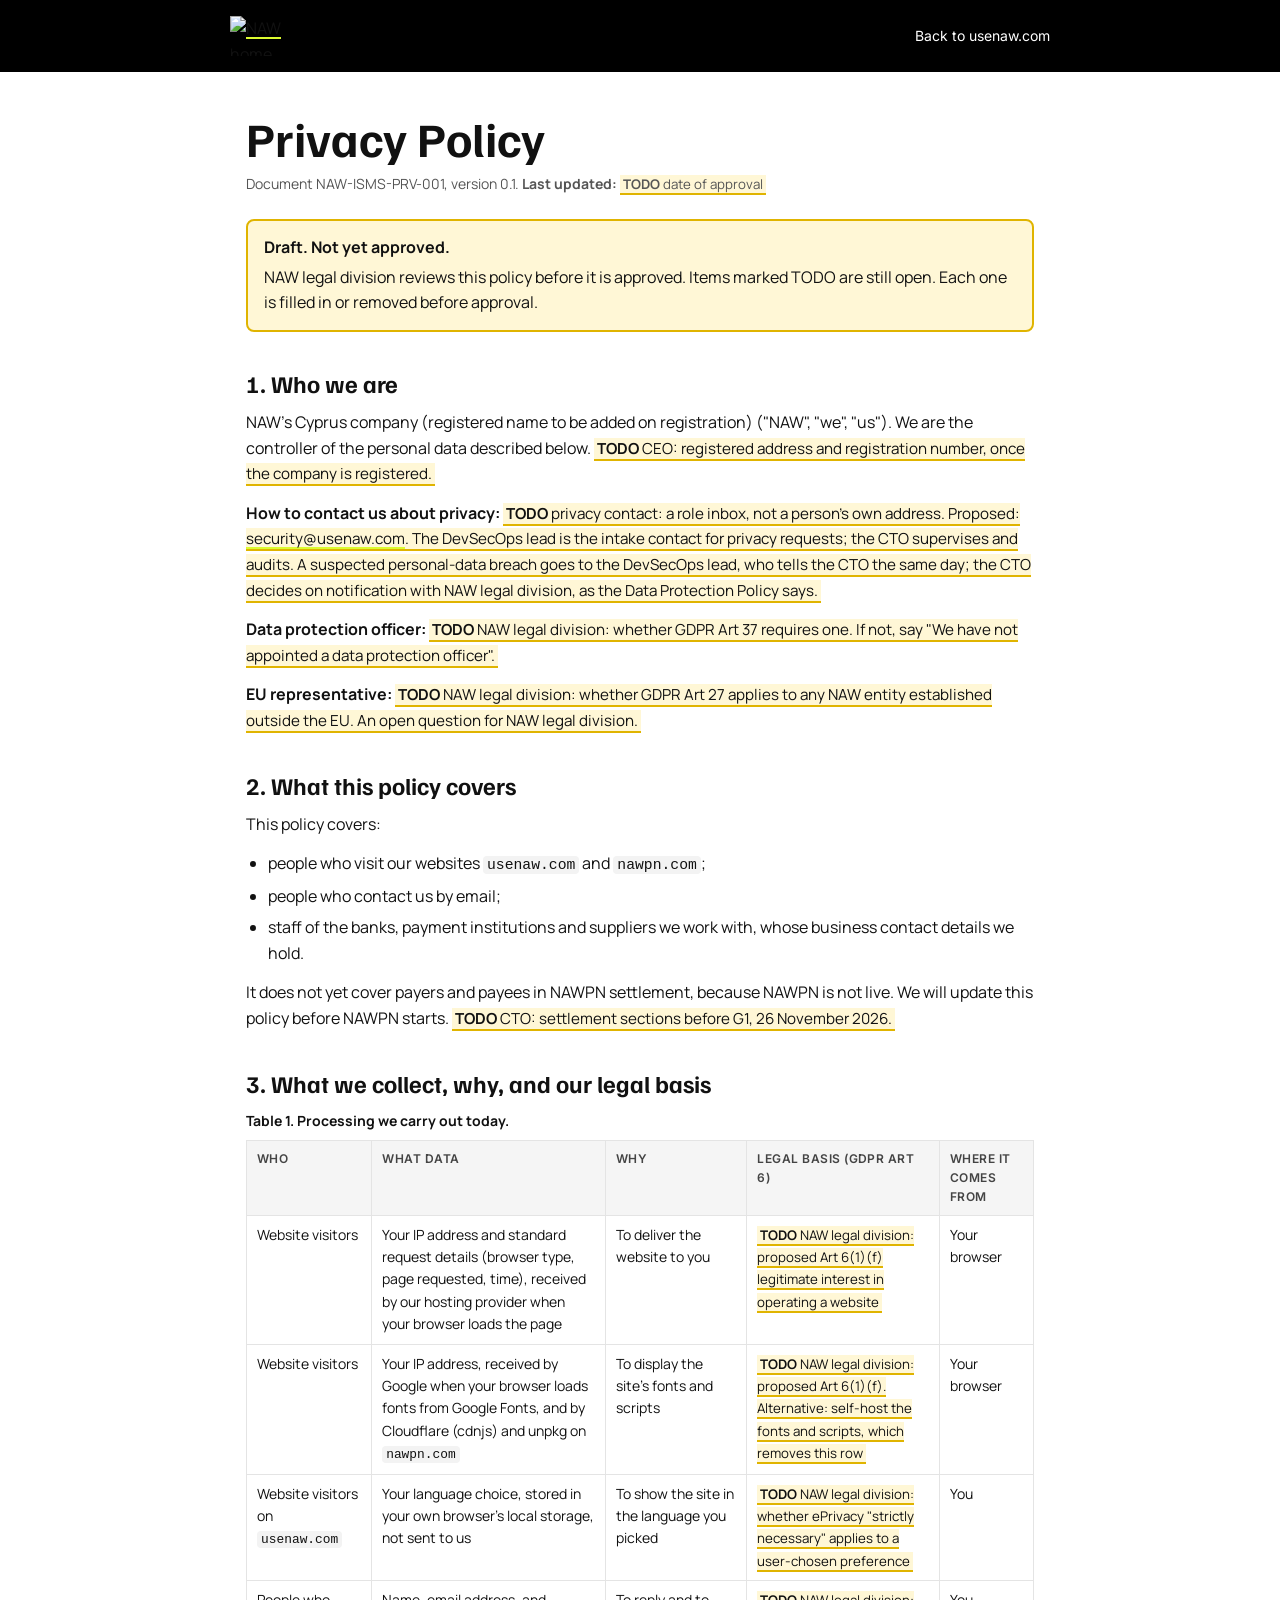
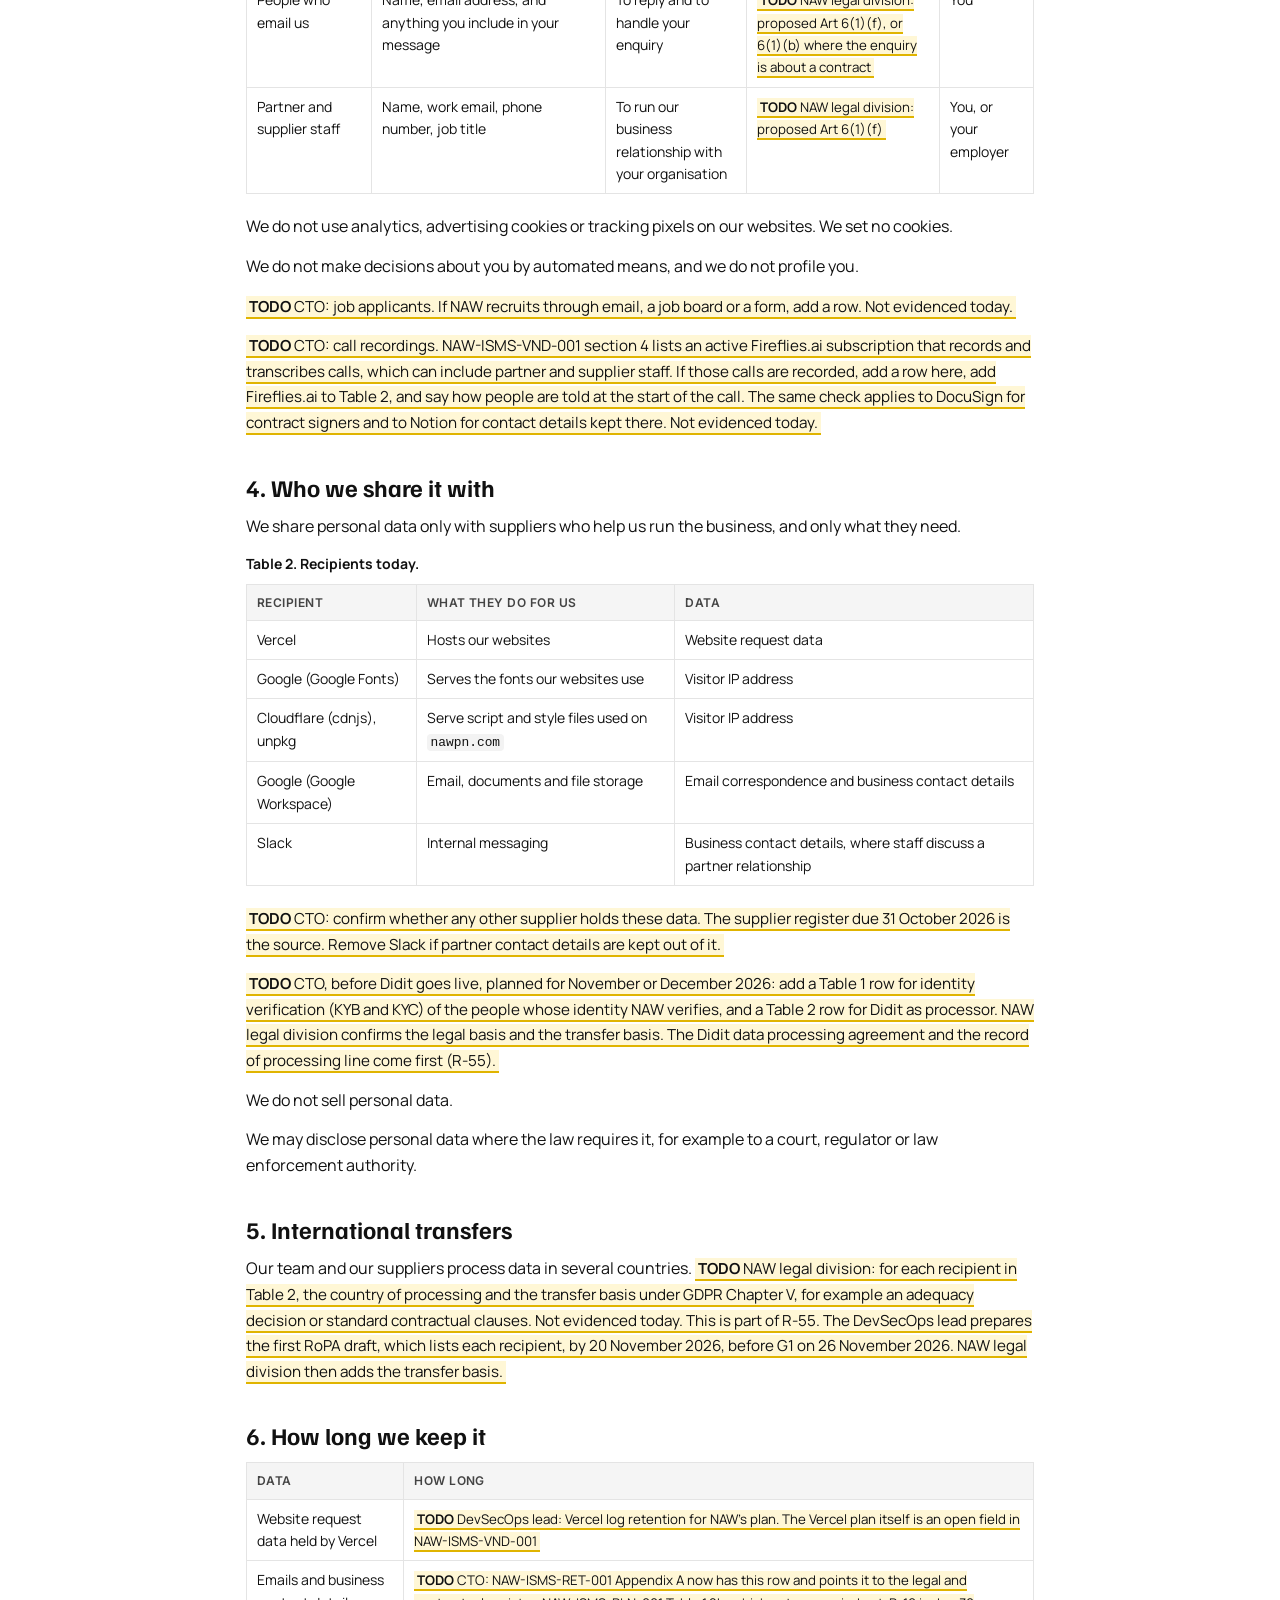
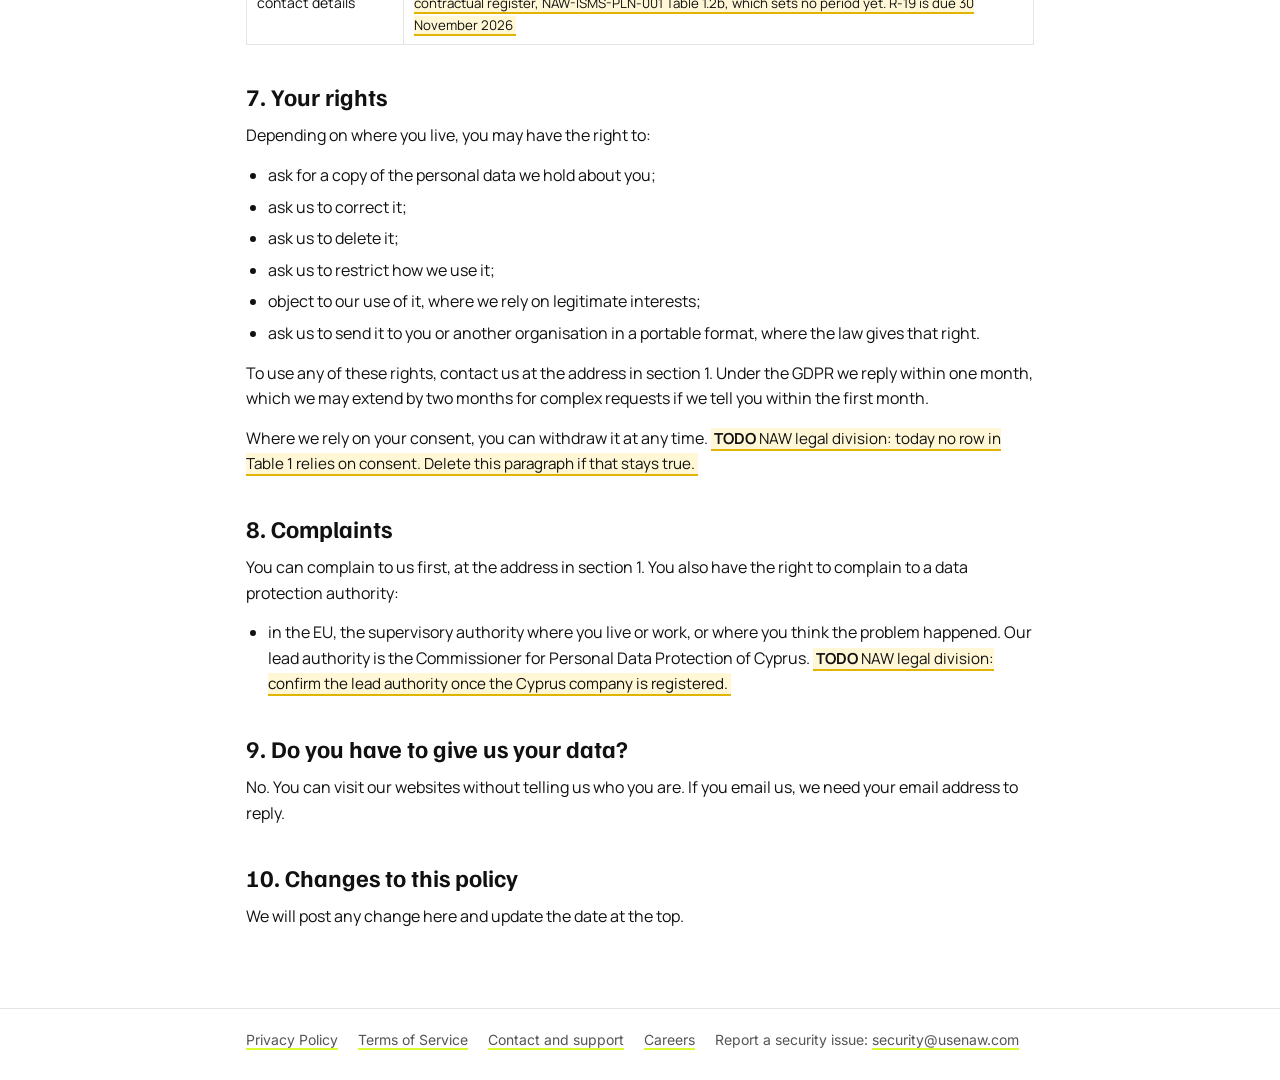
==== privacy.html @ 3b37e55c "feat: add privacy, terms, contact, careers pages and security.txt - /privacy: public privacy notice " ====
<!DOCTYPE html>
<html lang="en">
<head>
<meta charset="UTF-8">
<meta name="viewport" content="width=device-width, initial-scale=1.0">
<title>Privacy Policy | NAW</title>
<meta name="description" content="How NAW handles personal data. Draft pending NAW legal division review.">
<link rel="canonical" href="https://usenaw.com/privacy">
<link rel="icon" href="/favicon.ico" sizes="any">
<link rel="icon" type="image/png" sizes="32x32" href="/favicon-32.png">
<link rel="apple-touch-icon" href="/apple-touch-icon.png">
<link rel="preconnect" href="https://fonts.googleapis.com">
<link rel="preconnect" href="https://fonts.gstatic.com" crossorigin>
<link href="https://fonts.googleapis.com/css2?family=Familjen+Grotesk:wght@600;700&family=Manrope:wght@400;600;700&family=Inter:wght@400;500;600&display=swap" rel="stylesheet">
<link rel="stylesheet" href="/legal.css">
</head>
<body>
<header class="top">
  <div class="top-inner">
    <a href="/"><img src="/assets/nK1upUBTIQyQa2cgyJNwuGLeO4.png" alt="NAW home"></a>
    <a class="back" href="/">Back to usenaw.com</a>
  </div>
</header>
<main>
<h1>Privacy Policy</h1>
<p class="meta">Document NAW-ISMS-PRV-001, version 0.1. <strong>Last updated:</strong> <span class="todo">date of approval</span></p>

<div class="banner" role="note">
  <strong>Draft. Not yet approved.</strong>
  NAW legal division reviews this policy before it is approved. Items marked TODO are still open. Each one is filled in or removed before approval.
</div>

<h2 id="who-we-are">1. Who we are</h2>
<p>NAW's Cyprus company (registered name to be added on registration) ("NAW", "we", "us"). We are the controller of the personal data described below. <span class="todo">CEO: registered address and registration number, once the company is registered.</span></p>
<p><strong>How to contact us about privacy:</strong> <span class="todo">privacy contact: a role inbox, not a person's own address. Proposed: <a href="mailto:security@usenaw.com">security@usenaw.com</a>. The DevSecOps lead is the intake contact for privacy requests; the CTO supervises and audits. A suspected personal-data breach goes to the DevSecOps lead, who tells the CTO the same day; the CTO decides on notification with NAW legal division, as the Data Protection Policy says.</span></p>
<p><strong>Data protection officer:</strong> <span class="todo">NAW legal division: whether GDPR Art 37 requires one. If not, say "We have not appointed a data protection officer".</span></p>
<p><strong>EU representative:</strong> <span class="todo">NAW legal division: whether GDPR Art 27 applies to any NAW entity established outside the EU. An open question for NAW legal division.</span></p>

<h2 id="scope">2. What this policy covers</h2>
<p>This policy covers:</p>
<ul>
  <li>people who visit our websites <code>usenaw.com</code> and <code>nawpn.com</code>;</li>
  <li>people who contact us by email;</li>
  <li>staff of the banks, payment institutions and suppliers we work with, whose business contact details we hold.</li>
</ul>
<p>It does not yet cover payers and payees in NAWPN settlement, because NAWPN is not live. We will update this policy before NAWPN starts. <span class="todo">CTO: settlement sections before G1, 26 November 2026.</span></p>

<h2 id="what-we-collect">3. What we collect, why, and our legal basis</h2>
<div class="table-wrap">
<table>
  <caption>Table 1. Processing we carry out today.</caption>
  <thead><tr><th>Who</th><th>What data</th><th>Why</th><th>Legal basis (GDPR Art 6)</th><th>Where it comes from</th></tr></thead>
  <tbody>
    <tr><td>Website visitors</td><td>Your IP address and standard request details (browser type, page requested, time), received by our hosting provider when your browser loads the page</td><td>To deliver the website to you</td><td><span class="todo">NAW legal division: proposed Art 6(1)(f) legitimate interest in operating a website</span></td><td>Your browser</td></tr>
    <tr><td>Website visitors</td><td>Your IP address, received by Google when your browser loads fonts from Google Fonts, and by Cloudflare (cdnjs) and unpkg on <code>nawpn.com</code></td><td>To display the site's fonts and scripts</td><td><span class="todo">NAW legal division: proposed Art 6(1)(f). Alternative: self-host the fonts and scripts, which removes this row</span></td><td>Your browser</td></tr>
    <tr><td>Website visitors on <code>usenaw.com</code></td><td>Your language choice, stored in your own browser's local storage, not sent to us</td><td>To show the site in the language you picked</td><td><span class="todo">NAW legal division: whether ePrivacy "strictly necessary" applies to a user-chosen preference</span></td><td>You</td></tr>
    <tr><td>People who email us</td><td>Name, email address, and anything you include in your message</td><td>To reply and to handle your enquiry</td><td><span class="todo">NAW legal division: proposed Art 6(1)(f), or 6(1)(b) where the enquiry is about a contract</span></td><td>You</td></tr>
    <tr><td>Partner and supplier staff</td><td>Name, work email, phone number, job title</td><td>To run our business relationship with your organisation</td><td><span class="todo">NAW legal division: proposed Art 6(1)(f)</span></td><td>You, or your employer</td></tr>
  </tbody>
</table>
</div>
<p>We do not use analytics, advertising cookies or tracking pixels on our websites. We set no cookies.</p>
<p>We do not make decisions about you by automated means, and we do not profile you.</p>
<p><span class="todo">CTO: job applicants. If NAW recruits through email, a job board or a form, add a row. Not evidenced today.</span></p>
<p><span class="todo">CTO: call recordings. NAW-ISMS-VND-001 section 4 lists an active Fireflies.ai subscription that records and transcribes calls, which can include partner and supplier staff. If those calls are recorded, add a row here, add Fireflies.ai to Table 2, and say how people are told at the start of the call. The same check applies to DocuSign for contract signers and to Notion for contact details kept there. Not evidenced today.</span></p>

<h2 id="sharing">4. Who we share it with</h2>
<p>We share personal data only with suppliers who help us run the business, and only what they need.</p>
<div class="table-wrap">
<table>
  <caption>Table 2. Recipients today.</caption>
  <thead><tr><th>Recipient</th><th>What they do for us</th><th>Data</th></tr></thead>
  <tbody>
    <tr><td>Vercel</td><td>Hosts our websites</td><td>Website request data</td></tr>
    <tr><td>Google (Google Fonts)</td><td>Serves the fonts our websites use</td><td>Visitor IP address</td></tr>
    <tr><td>Cloudflare (cdnjs), unpkg</td><td>Serve script and style files used on <code>nawpn.com</code></td><td>Visitor IP address</td></tr>
    <tr><td>Google (Google Workspace)</td><td>Email, documents and file storage</td><td>Email correspondence and business contact details</td></tr>
    <tr><td>Slack</td><td>Internal messaging</td><td>Business contact details, where staff discuss a partner relationship</td></tr>
  </tbody>
</table>
</div>
<p><span class="todo">CTO: confirm whether any other supplier holds these data. The supplier register due 31 October 2026 is the source. Remove Slack if partner contact details are kept out of it.</span></p>
<p><span class="todo">CTO, before Didit goes live, planned for November or December 2026: add a Table 1 row for identity verification (KYB and KYC) of the people whose identity NAW verifies, and a Table 2 row for Didit as processor. NAW legal division confirms the legal basis and the transfer basis. The Didit data processing agreement and the record of processing line come first (R-55).</span></p>
<p>We do not sell personal data.</p>
<p>We may disclose personal data where the law requires it, for example to a court, regulator or law enforcement authority.</p>

<h2 id="transfers">5. International transfers</h2>
<p>Our team and our suppliers process data in several countries. <span class="todo">NAW legal division: for each recipient in Table 2, the country of processing and the transfer basis under GDPR Chapter V, for example an adequacy decision or standard contractual clauses. Not evidenced today. This is part of R-55. The DevSecOps lead prepares the first RoPA draft, which lists each recipient, by 20 November 2026, before G1 on 26 November 2026. NAW legal division then adds the transfer basis.</span></p>

<h2 id="retention">6. How long we keep it</h2>
<div class="table-wrap">
<table>
  <thead><tr><th>Data</th><th>How long</th></tr></thead>
  <tbody>
    <tr><td>Website request data held by Vercel</td><td><span class="todo">DevSecOps lead: Vercel log retention for NAW's plan. The Vercel plan itself is an open field in NAW-ISMS-VND-001</span></td></tr>
    <tr><td>Emails and business contact details</td><td><span class="todo">CTO: NAW-ISMS-RET-001 Appendix A now has this row and points it to the legal and contractual register, NAW-ISMS-PLN-001 Table 1.2b, which sets no period yet. R-19 is due 30 November 2026</span></td></tr>
  </tbody>
</table>
</div>

<h2 id="rights">7. Your rights</h2>
<p>Depending on where you live, you may have the right to:</p>
<ul>
  <li>ask for a copy of the personal data we hold about you;</li>
  <li>ask us to correct it;</li>
  <li>ask us to delete it;</li>
  <li>ask us to restrict how we use it;</li>
  <li>object to our use of it, where we rely on legitimate interests;</li>
  <li>ask us to send it to you or another organisation in a portable format, where the law gives that right.</li>
</ul>
<p>To use any of these rights, contact us at the address in section 1. Under the GDPR we reply within one month, which we may extend by two months for complex requests if we tell you within the first month.</p>
<p>Where we rely on your consent, you can withdraw it at any time. <span class="todo">NAW legal division: today no row in Table 1 relies on consent. Delete this paragraph if that stays true.</span></p>

<h2 id="complaints">8. Complaints</h2>
<p>You can complain to us first, at the address in section 1. You also have the right to complain to a data protection authority:</p>
<ul>
  <li>in the EU, the supervisory authority where you live or work, or where you think the problem happened. Our lead authority is the Commissioner for Personal Data Protection of Cyprus. <span class="todo">NAW legal division: confirm the lead authority once the Cyprus company is registered.</span></li>
</ul>

<h2 id="required">9. Do you have to give us your data?</h2>
<p>No. You can visit our websites without telling us who you are. If you email us, we need your email address to reply.</p>

<h2 id="changes">10. Changes to this policy</h2>
<p>We will post any change here and update the date at the top.</p>
</main>
<footer class="foot">
  <div class="foot-inner">
    <a href="/privacy">Privacy Policy</a>
    <a href="/terms">Terms of Service</a>
    <a href="/contact">Contact and support</a>
    <a href="/careers">Careers</a>
    <span>Report a security issue: <a href="mailto:security@usenaw.com">security@usenaw.com</a></span>
  </div>
</footer>
</body>
</html>
---- legal.css ----
/* Shared style for the public text pages: privacy, terms, contact, careers.
   Plain responsive layout, no JavaScript, no storage. */
* { margin: 0; padding: 0; box-sizing: border-box; }

:root {
  --lime: #dbfb30;
  --ink: #111;
  --muted: #555;
  --line: #e4e4e4;
  --todo-bg: #fff7d6;
  --todo-line: #e0b400;
  --man: 'Manrope', sans-serif;
  --int: 'Inter', sans-serif;
  --fam: 'Familjen Grotesk', sans-serif;
}

body { background: #fff; color: var(--ink); font-family: var(--man); font-size: 16px; line-height: 1.6; }

.top { background: #000; padding: 16px; }
.top-inner { max-width: 820px; margin: 0 auto; display: flex; align-items: center; justify-content: space-between; gap: 16px; }
.top img { width: 62px; height: 40px; object-fit: contain; display: block; }
.top a.back { color: #fff; font-family: var(--int); font-size: 14px; text-decoration: none; }
.top a.back:hover { color: var(--lime); }

main { max-width: 820px; margin: 0 auto; padding: 40px 16px 64px; }
h1 { font-family: var(--fam); font-size: clamp(32px, 6vw, 48px); line-height: 1.1; margin-bottom: 8px; }
h2 { font-family: var(--fam); font-size: 24px; line-height: 1.25; margin: 36px 0 12px; }
h3 { font-size: 18px; margin: 24px 0 8px; }
p, ul, ol { margin-bottom: 14px; }
ul, ol { padding-left: 22px; }
li { margin-bottom: 6px; }
a { color: var(--ink); text-decoration-color: var(--lime); text-decoration-thickness: 2px; text-underline-offset: 3px; }
a:hover { background: var(--lime); }
code { font-family: ui-monospace, SFMono-Regular, Menlo, monospace; font-size: 0.92em; background: #f3f3f3; padding: 1px 4px; border-radius: 4px; }
.meta { color: var(--muted); font-size: 14px; margin-bottom: 24px; }

.banner { border: 2px solid var(--todo-line); background: var(--todo-bg); border-radius: 8px; padding: 14px 16px; margin: 20px 0 28px; }
.banner strong { display: block; margin-bottom: 4px; }
.todo { display: inline; background: var(--todo-bg); border-bottom: 2px solid var(--todo-line); padding: 0 3px; font-size: 0.95em; }
.todo::before { content: "TODO "; font-weight: 700; }

.callout { border-left: 4px solid var(--lime); background: #fafafa; padding: 14px 16px; margin: 20px 0; }
.callout p:last-child { margin-bottom: 0; }

.table-wrap { overflow-x: auto; margin: 12px 0 20px; }
table { border-collapse: collapse; width: 100%; min-width: 560px; font-size: 14px; }
caption { text-align: left; font-weight: 700; margin-bottom: 8px; }
th, td { border: 1px solid var(--line); padding: 8px 10px; text-align: left; vertical-align: top; }
th { background: #f5f5f5; font-family: var(--int); font-weight: 600; font-size: 12px; text-transform: uppercase; letter-spacing: 0.04em; color: #444; }

.foot { border-top: 1px solid var(--line); }
.foot-inner { max-width: 820px; margin: 0 auto; padding: 20px 16px 32px; font-family: var(--int); font-size: 14px; color: var(--muted); display: flex; flex-wrap: wrap; gap: 8px 20px; }
.foot-inner a { color: var(--muted); }
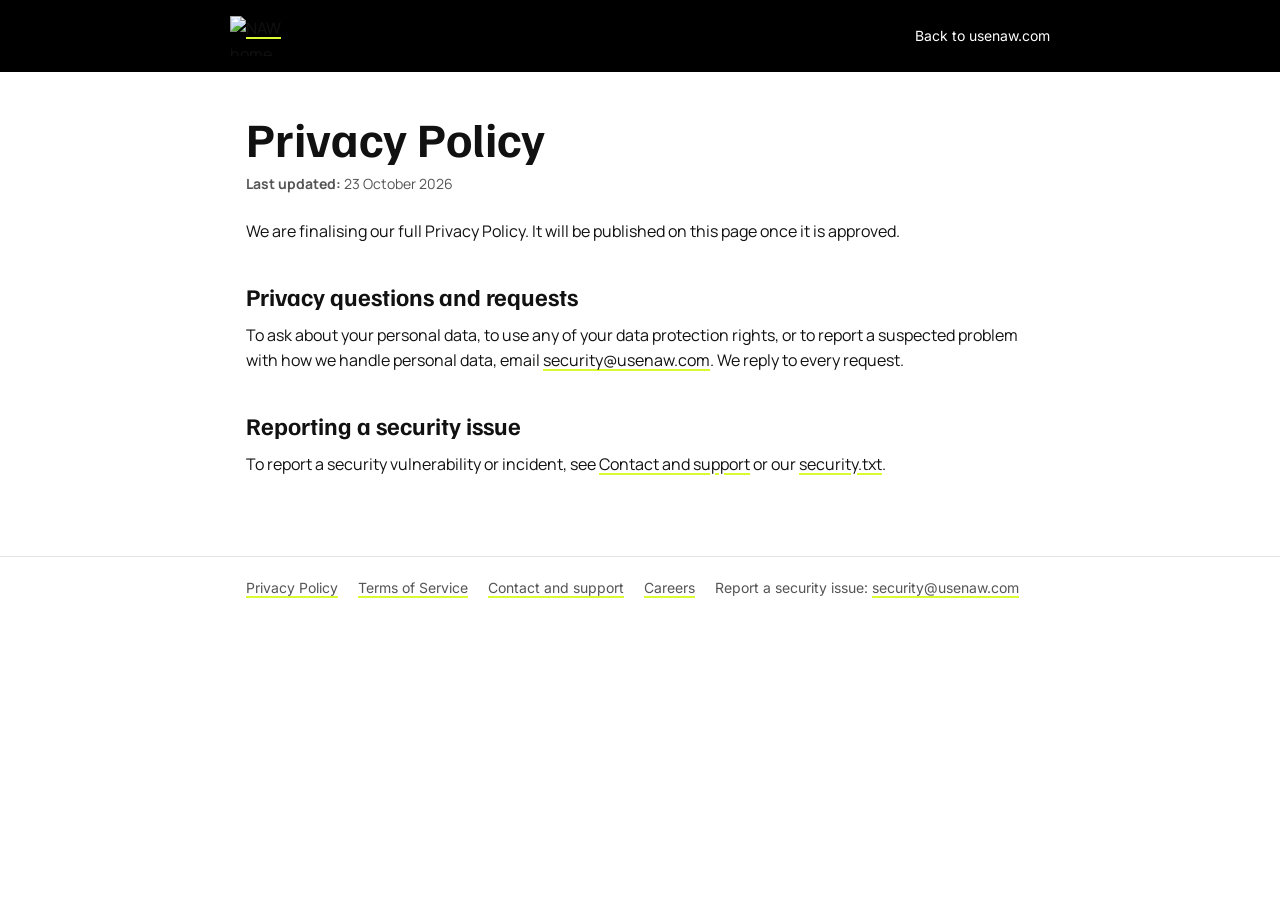
==== commit 129176f9: "fix: replace draft privacy and terms text with neutral holding pages The live /privacy and /terms pa" ====
--- a/privacy.html
+++ b/privacy.html
@@ -4,7 +4,7 @@
 <meta charset="UTF-8">
 <meta name="viewport" content="width=device-width, initial-scale=1.0">
 <title>Privacy Policy | NAW</title>
-<meta name="description" content="How NAW handles personal data. Draft pending NAW legal division review.">
+<meta name="description" content="How NAW handles privacy questions while the full Privacy Policy is finalised.">
 <link rel="canonical" href="https://usenaw.com/privacy">
 <link rel="icon" href="/favicon.ico" sizes="any">
 <link rel="icon" type="image/png" sizes="32x32" href="/favicon-32.png">
@@ -23,105 +23,15 @@
 </header>
 <main>
 <h1>Privacy Policy</h1>
-<p class="meta">Document NAW-ISMS-PRV-001, version 0.1. <strong>Last updated:</strong> <span class="todo">date of approval</span></p>
+<p class="meta"><strong>Last updated:</strong> 23 October 2026</p>
 
-<div class="banner" role="note">
-  <strong>Draft. Not yet approved.</strong>
-  NAW legal division reviews this policy before it is approved. Items marked TODO are still open. Each one is filled in or removed before approval.
-</div>
+<p>We are finalising our full Privacy Policy. It will be published on this page once it is approved.</p>
 
-<h2 id="who-we-are">1. Who we are</h2>
-<p>NAW's Cyprus company (registered name to be added on registration) ("NAW", "we", "us"). We are the controller of the personal data described below. <span class="todo">CEO: registered address and registration number, once the company is registered.</span></p>
-<p><strong>How to contact us about privacy:</strong> <span class="todo">privacy contact: a role inbox, not a person's own address. Proposed: <a href="mailto:security@usenaw.com">security@usenaw.com</a>. The DevSecOps lead is the intake contact for privacy requests; the CTO supervises and audits. A suspected personal-data breach goes to the DevSecOps lead, who tells the CTO the same day; the CTO decides on notification with NAW legal division, as the Data Protection Policy says.</span></p>
-<p><strong>Data protection officer:</strong> <span class="todo">NAW legal division: whether GDPR Art 37 requires one. If not, say "We have not appointed a data protection officer".</span></p>
-<p><strong>EU representative:</strong> <span class="todo">NAW legal division: whether GDPR Art 27 applies to any NAW entity established outside the EU. An open question for NAW legal division.</span></p>
+<h2 id="contact">Privacy questions and requests</h2>
+<p>To ask about your personal data, to use any of your data protection rights, or to report a suspected problem with how we handle personal data, email <a href="mailto:security@usenaw.com">security@usenaw.com</a>. We reply to every request.</p>
 
-<h2 id="scope">2. What this policy covers</h2>
-<p>This policy covers:</p>
-<ul>
-  <li>people who visit our websites <code>usenaw.com</code> and <code>nawpn.com</code>;</li>
-  <li>people who contact us by email;</li>
-  <li>staff of the banks, payment institutions and suppliers we work with, whose business contact details we hold.</li>
-</ul>
-<p>It does not yet cover payers and payees in NAWPN settlement, because NAWPN is not live. We will update this policy before NAWPN starts. <span class="todo">CTO: settlement sections before G1, 26 November 2026.</span></p>
-
-<h2 id="what-we-collect">3. What we collect, why, and our legal basis</h2>
-<div class="table-wrap">
-<table>
-  <caption>Table 1. Processing we carry out today.</caption>
-  <thead><tr><th>Who</th><th>What data</th><th>Why</th><th>Legal basis (GDPR Art 6)</th><th>Where it comes from</th></tr></thead>
-  <tbody>
-    <tr><td>Website visitors</td><td>Your IP address and standard request details (browser type, page requested, time), received by our hosting provider when your browser loads the page</td><td>To deliver the website to you</td><td><span class="todo">NAW legal division: proposed Art 6(1)(f) legitimate interest in operating a website</span></td><td>Your browser</td></tr>
-    <tr><td>Website visitors</td><td>Your IP address, received by Google when your browser loads fonts from Google Fonts, and by Cloudflare (cdnjs) and unpkg on <code>nawpn.com</code></td><td>To display the site's fonts and scripts</td><td><span class="todo">NAW legal division: proposed Art 6(1)(f). Alternative: self-host the fonts and scripts, which removes this row</span></td><td>Your browser</td></tr>
-    <tr><td>Website visitors on <code>usenaw.com</code></td><td>Your language choice, stored in your own browser's local storage, not sent to us</td><td>To show the site in the language you picked</td><td><span class="todo">NAW legal division: whether ePrivacy "strictly necessary" applies to a user-chosen preference</span></td><td>You</td></tr>
-    <tr><td>People who email us</td><td>Name, email address, and anything you include in your message</td><td>To reply and to handle your enquiry</td><td><span class="todo">NAW legal division: proposed Art 6(1)(f), or 6(1)(b) where the enquiry is about a contract</span></td><td>You</td></tr>
-    <tr><td>Partner and supplier staff</td><td>Name, work email, phone number, job title</td><td>To run our business relationship with your organisation</td><td><span class="todo">NAW legal division: proposed Art 6(1)(f)</span></td><td>You, or your employer</td></tr>
-  </tbody>
-</table>
-</div>
-<p>We do not use analytics, advertising cookies or tracking pixels on our websites. We set no cookies.</p>
-<p>We do not make decisions about you by automated means, and we do not profile you.</p>
-<p><span class="todo">CTO: job applicants. If NAW recruits through email, a job board or a form, add a row. Not evidenced today.</span></p>
-<p><span class="todo">CTO: call recordings. NAW-ISMS-VND-001 section 4 lists an active Fireflies.ai subscription that records and transcribes calls, which can include partner and supplier staff. If those calls are recorded, add a row here, add Fireflies.ai to Table 2, and say how people are told at the start of the call. The same check applies to DocuSign for contract signers and to Notion for contact details kept there. Not evidenced today.</span></p>
-
-<h2 id="sharing">4. Who we share it with</h2>
-<p>We share personal data only with suppliers who help us run the business, and only what they need.</p>
-<div class="table-wrap">
-<table>
-  <caption>Table 2. Recipients today.</caption>
-  <thead><tr><th>Recipient</th><th>What they do for us</th><th>Data</th></tr></thead>
-  <tbody>
-    <tr><td>Vercel</td><td>Hosts our websites</td><td>Website request data</td></tr>
-    <tr><td>Google (Google Fonts)</td><td>Serves the fonts our websites use</td><td>Visitor IP address</td></tr>
-    <tr><td>Cloudflare (cdnjs), unpkg</td><td>Serve script and style files used on <code>nawpn.com</code></td><td>Visitor IP address</td></tr>
-    <tr><td>Google (Google Workspace)</td><td>Email, documents and file storage</td><td>Email correspondence and business contact details</td></tr>
-    <tr><td>Slack</td><td>Internal messaging</td><td>Business contact details, where staff discuss a partner relationship</td></tr>
-  </tbody>
-</table>
-</div>
-<p><span class="todo">CTO: confirm whether any other supplier holds these data. The supplier register due 31 October 2026 is the source. Remove Slack if partner contact details are kept out of it.</span></p>
-<p><span class="todo">CTO, before Didit goes live, planned for November or December 2026: add a Table 1 row for identity verification (KYB and KYC) of the people whose identity NAW verifies, and a Table 2 row for Didit as processor. NAW legal division confirms the legal basis and the transfer basis. The Didit data processing agreement and the record of processing line come first (R-55).</span></p>
-<p>We do not sell personal data.</p>
-<p>We may disclose personal data where the law requires it, for example to a court, regulator or law enforcement authority.</p>
-
-<h2 id="transfers">5. International transfers</h2>
-<p>Our team and our suppliers process data in several countries. <span class="todo">NAW legal division: for each recipient in Table 2, the country of processing and the transfer basis under GDPR Chapter V, for example an adequacy decision or standard contractual clauses. Not evidenced today. This is part of R-55. The DevSecOps lead prepares the first RoPA draft, which lists each recipient, by 20 November 2026, before G1 on 26 November 2026. NAW legal division then adds the transfer basis.</span></p>
-
-<h2 id="retention">6. How long we keep it</h2>
-<div class="table-wrap">
-<table>
-  <thead><tr><th>Data</th><th>How long</th></tr></thead>
-  <tbody>
-    <tr><td>Website request data held by Vercel</td><td><span class="todo">DevSecOps lead: Vercel log retention for NAW's plan. The Vercel plan itself is an open field in NAW-ISMS-VND-001</span></td></tr>
-    <tr><td>Emails and business contact details</td><td><span class="todo">CTO: NAW-ISMS-RET-001 Appendix A now has this row and points it to the legal and contractual register, NAW-ISMS-PLN-001 Table 1.2b, which sets no period yet. R-19 is due 30 November 2026</span></td></tr>
-  </tbody>
-</table>
-</div>
-
-<h2 id="rights">7. Your rights</h2>
-<p>Depending on where you live, you may have the right to:</p>
-<ul>
-  <li>ask for a copy of the personal data we hold about you;</li>
-  <li>ask us to correct it;</li>
-  <li>ask us to delete it;</li>
-  <li>ask us to restrict how we use it;</li>
-  <li>object to our use of it, where we rely on legitimate interests;</li>
-  <li>ask us to send it to you or another organisation in a portable format, where the law gives that right.</li>
-</ul>
-<p>To use any of these rights, contact us at the address in section 1. Under the GDPR we reply within one month, which we may extend by two months for complex requests if we tell you within the first month.</p>
-<p>Where we rely on your consent, you can withdraw it at any time. <span class="todo">NAW legal division: today no row in Table 1 relies on consent. Delete this paragraph if that stays true.</span></p>
-
-<h2 id="complaints">8. Complaints</h2>
-<p>You can complain to us first, at the address in section 1. You also have the right to complain to a data protection authority:</p>
-<ul>
-  <li>in the EU, the supervisory authority where you live or work, or where you think the problem happened. Our lead authority is the Commissioner for Personal Data Protection of Cyprus. <span class="todo">NAW legal division: confirm the lead authority once the Cyprus company is registered.</span></li>
-</ul>
-
-<h2 id="required">9. Do you have to give us your data?</h2>
-<p>No. You can visit our websites without telling us who you are. If you email us, we need your email address to reply.</p>
-
-<h2 id="changes">10. Changes to this policy</h2>
-<p>We will post any change here and update the date at the top.</p>
+<h2 id="security">Reporting a security issue</h2>
+<p>To report a security vulnerability or incident, see <a href="/contact">Contact and support</a> or our <a href="/.well-known/security.txt">security.txt</a>.</p>
 </main>
 <footer class="foot">
   <div class="foot-inner">
